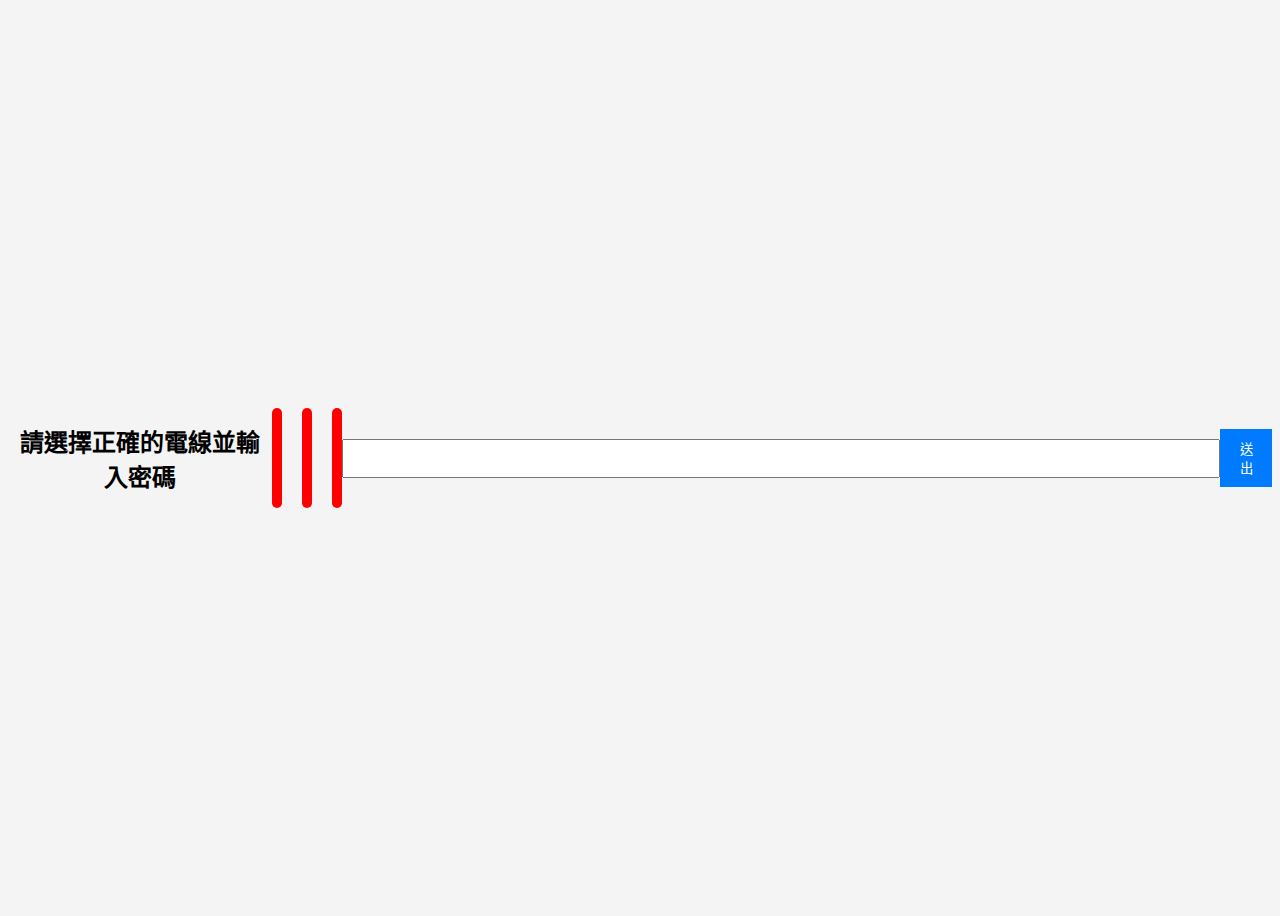
==== page2.html @ 7c5773ce "Update page2.html" ====
<!DOCTYPE html>
<html lang="zh-TW">
<head>
    <meta charset="UTF-8">
    <meta name="viewport" content="width=device-width, initial-scale=1.0">
    <title>第二頁</title>
    <link rel="stylesheet" href="style.css">
</head>
<body>
    <h2>請選擇正確的電線並輸入密碼</h2>
        <div class="wire-container">
            <div class="wire" onclick="selectWire(1)" id="wire1"></div>
            <div class="wire" onclick="selectWire(2)" id="wire2"></div>
            <div class="wire" onclick="selectWire(3)" id="wire3"></div>
        </div>
        <input type="text" id="password2">
        <button onclick="checkWireAndPassword()">送出</button>
    </div>

    <!--<script>
        function nextPage() {
            window.location.href = "page3.html";
        }
    </script>-->
</body>
</html>
---- style.css ----
body {
    font-family: Arial, sans-serif;
    display: flex;
    justify-content: center;
    align-items: center;
    height: 100vh;
    background-color: #f4f4f4;
}

.image-container img {
    width: 100%;  /* 讓圖片填滿容器 */
    height: auto; /* 保持原比例 */
    max-height: 80vh; /* 限制最大高度，確保不超出視窗 */
    display: block;
    margin: 0 auto;
}

.input-container {
    margin-top: 30px; /* 增加與圖片的距離 */
    text-align: center; /* 置中對齊 */
}

.container {
    text-align: center;
    background: white;
    padding: 20px;
    border-radius: 10px;
    box-shadow: 0 0 10px rgba(0, 0, 0, 0.1);
}

input {
    padding: 10px;
    margin: 10px 0;
    width: 80%;
}

button {
    padding: 10px 15px;
    background-color: #007BFF;
    color: white;
    border: none;
    cursor: pointer;
}
textarea {
    width: 80%;
    height: 100px;
    padding: 10px;
    font-size: 16px;
    resize: none; /* 禁止縮放 */
    margin-bottom: 10px;
}

button:hover {
    background-color: #0056b3;
}

body {
    text-align: center;
    font-family: Arial, sans-serif;
}

.wire-container {
    display: flex;
    justify-content: center;
    gap: 20px;
    margin: 20px 0;
}

.wire {
    width: 10px;
    height: 100px;
    background: red;
    cursor: pointer;
    border-radius: 5px;
    transition: 0.3s;
}

.wire:hover {
    background: darkred;
}

.selected {
    background: blue !important;  /* 被選中的電線變藍色 */
}
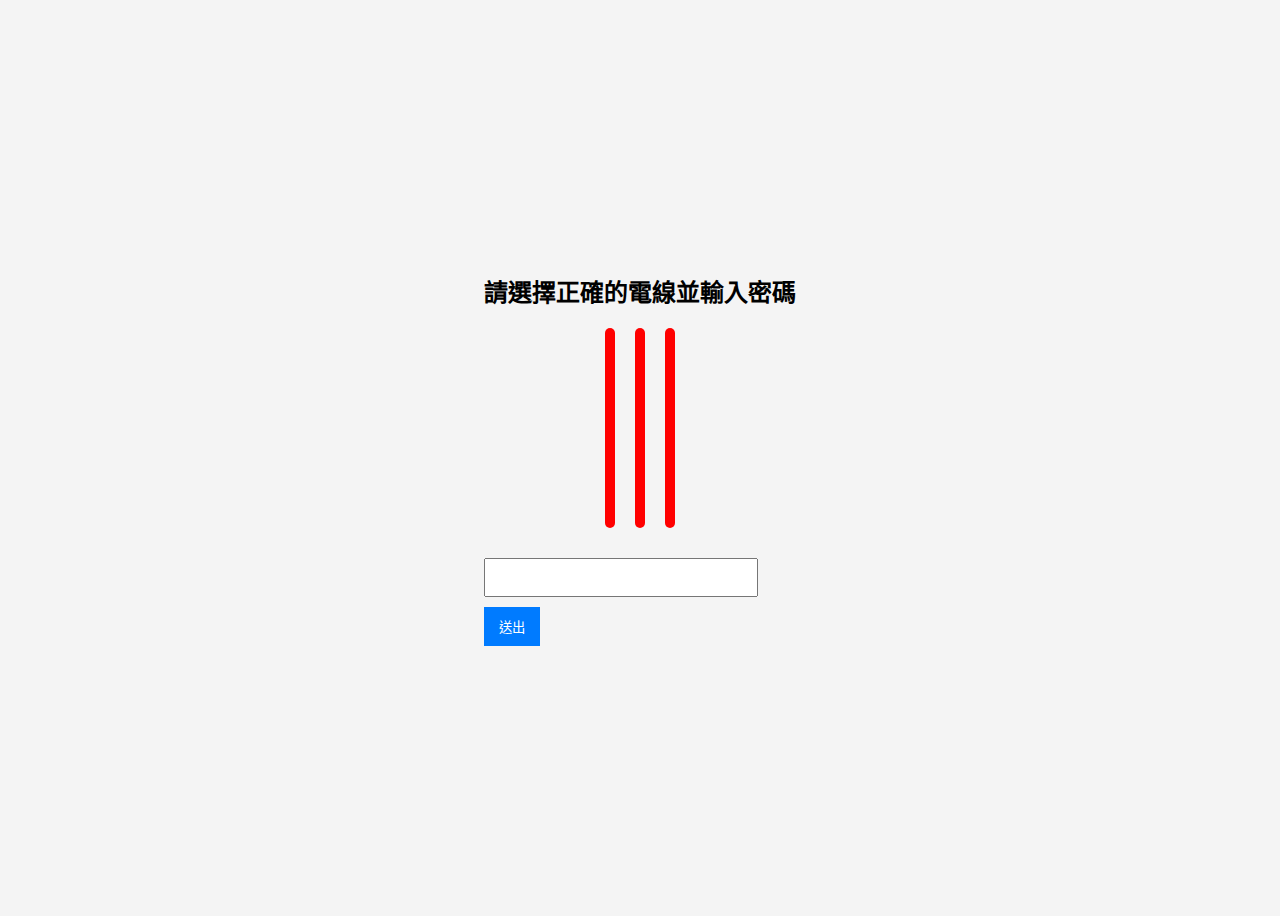
==== commit 2249c4fc: "Update page2.html" ====
--- a/page2.html
+++ b/page2.html
@@ -7,7 +7,8 @@
     <link rel="stylesheet" href="style.css">
 </head>
 <body>
-    <h2>請選擇正確的電線並輸入密碼</h2>
+    <div >
+        <h2>請選擇正確的電線並輸入密碼</h2>
         <div class="wire-container">
             <div class="wire" onclick="selectWire(1)" id="wire1"></div>
             <div class="wire" onclick="selectWire(2)" id="wire2"></div>
@@ -15,6 +16,7 @@
         </div>
         <input type="text" id="password2">
         <button onclick="checkWireAndPassword()">送出</button>
+        <p id="message2"></p>
     </div>
 
     <!--<script>
--- a/style.css
+++ b/style.css
@@ -54,11 +54,6 @@
     background-color: #0056b3;
 }
 
-body {
-    text-align: center;
-    font-family: Arial, sans-serif;
-}
-
 .wire-container {
     display: flex;
     justify-content: center;
@@ -68,7 +63,7 @@
 
 .wire {
     width: 10px;
-    height: 100px;
+    height: 200px;
     background: red;
     cursor: pointer;
     border-radius: 5px;
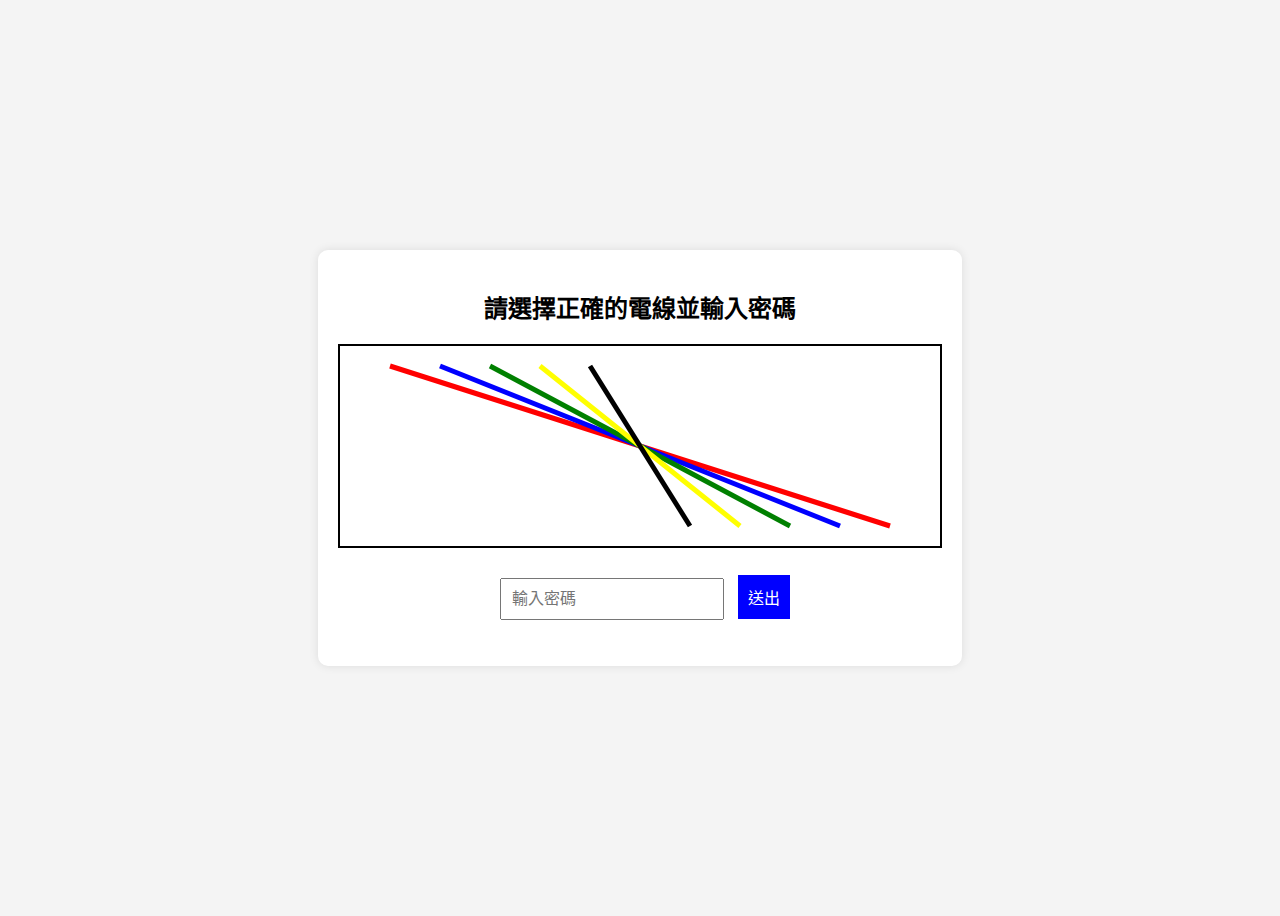
==== commit 2e15efa0: "Update page2.html" ====
--- a/page2.html
+++ b/page2.html
@@ -3,26 +3,23 @@
 <head>
     <meta charset="UTF-8">
     <meta name="viewport" content="width=device-width, initial-scale=1.0">
-    <title>第二頁</title>
+    <title>剪電線遊戲</title>
     <link rel="stylesheet" href="style.css">
 </head>
 <body>
-    <div >
+
+    <div class="container">
         <h2>請選擇正確的電線並輸入密碼</h2>
+        
         <div class="wire-container">
-            <div class="wire" onclick="selectWire(1)" id="wire1"></div>
-            <div class="wire" onclick="selectWire(2)" id="wire2"></div>
-            <div class="wire" onclick="selectWire(3)" id="wire3"></div>
+            <canvas id="wireCanvas"></canvas>
         </div>
-        <input type="text" id="password2">
+
+        <input type="text" id="password" placeholder="輸入密碼">
         <button onclick="checkWireAndPassword()">送出</button>
-        <p id="message2"></p>
+        <p id="message"></p>
     </div>
 
-    <!--<script>
-        function nextPage() {
-            window.location.href = "page3.html";
-        }
-    </script>-->
+    <script src="script.js"></script>
 </body>
 </html>
--- a/style.css
+++ b/style.css
@@ -49,31 +49,36 @@
     resize: none; /* 禁止縮放 */
     margin-bottom: 10px;
 }
+.wire-container {
+    position: relative;
+    width: 600px;
+    height: 200px;
+    margin: 20px 0;
+    background-color: white;
+    border: 2px solid black;
+}
+
+canvas {
+    width: 100%;
+    height: 100%;
+}
+
+input {
+    padding: 10px;
+    font-size: 16px;
+    margin: 10px;
+    width: 200px;
+}
+
+button {
+    padding: 10px;
+    font-size: 16px;
+    background-color: blue;
+    color: white;
+    border: none;
+    cursor: pointer;
+}
 
 button:hover {
-    background-color: #0056b3;
+    background-color: darkblue;
 }
-
-.wire-container {
-    display: flex;
-    justify-content: center;
-    gap: 20px;
-    margin: 20px 0;
-}
-
-.wire {
-    width: 10px;
-    height: 200px;
-    background: red;
-    cursor: pointer;
-    border-radius: 5px;
-    transition: 0.3s;
-}
-
-.wire:hover {
-    background: darkred;
-}
-
-.selected {
-    background: blue !important;  /* 被選中的電線變藍色 */
-}
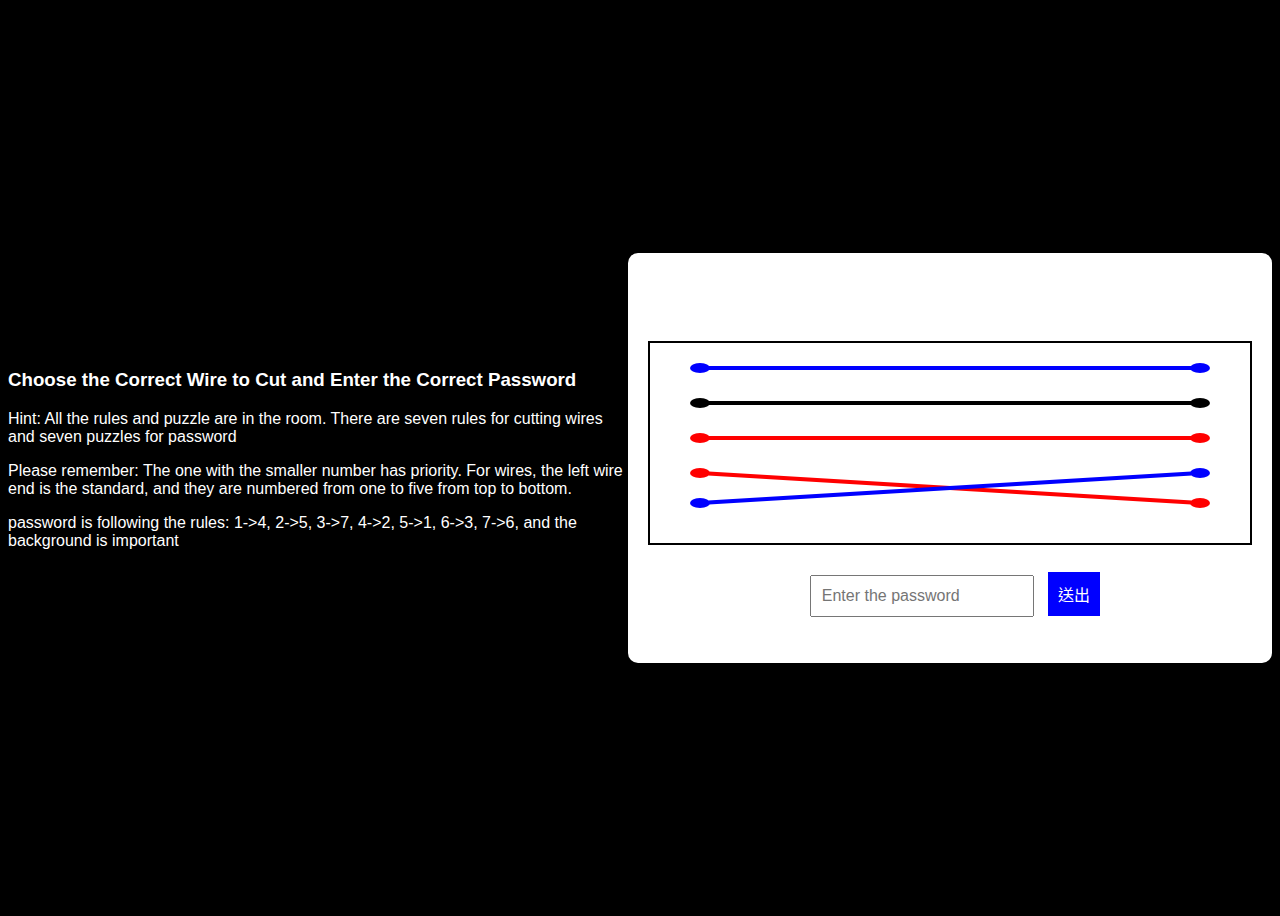
==== commit 67ad114d: "Update page2.html" ====
--- a/page2.html
+++ b/page2.html
@@ -6,16 +6,21 @@
     <title>剪電線遊戲</title>
     <link rel="stylesheet" href="style.css">
 </head>
-<body>
-
+<body style="background-color: black; display: flex; justify-content: center; align-items: center; height: 100vh; color: white;">
+    <div>
+        <h3>Choose the Correct Wire to Cut and Enter the Correct Password</h3>
+        <p>Hint: All the rules and puzzle are in the room. There are seven rules for cutting wires and seven puzzles for password</p>
+        <p>Please remember: The one with the smaller number has priority. For wires, the left wire end is the standard, and they are numbered from one to five from top to bottom.</p>
+        <p>password is following the rules: 1->4, 2->5, 3->7, 4->2, 5->1, 6->3, 7->6, and the background is important</p> 
+    </div>
     <div class="container">
-        <h2>請選擇正確的電線並輸入密碼</h2>
+        <h2>The wire you choose will become green</h2>
         
         <div class="wire-container">
             <canvas id="wireCanvas"></canvas>
         </div>
 
-        <input type="text" id="password" placeholder="輸入密碼">
+        <input type="text" id="password" placeholder="Enter the password">
         <button onclick="checkWireAndPassword()">送出</button>
         <p id="message"></p>
     </div>
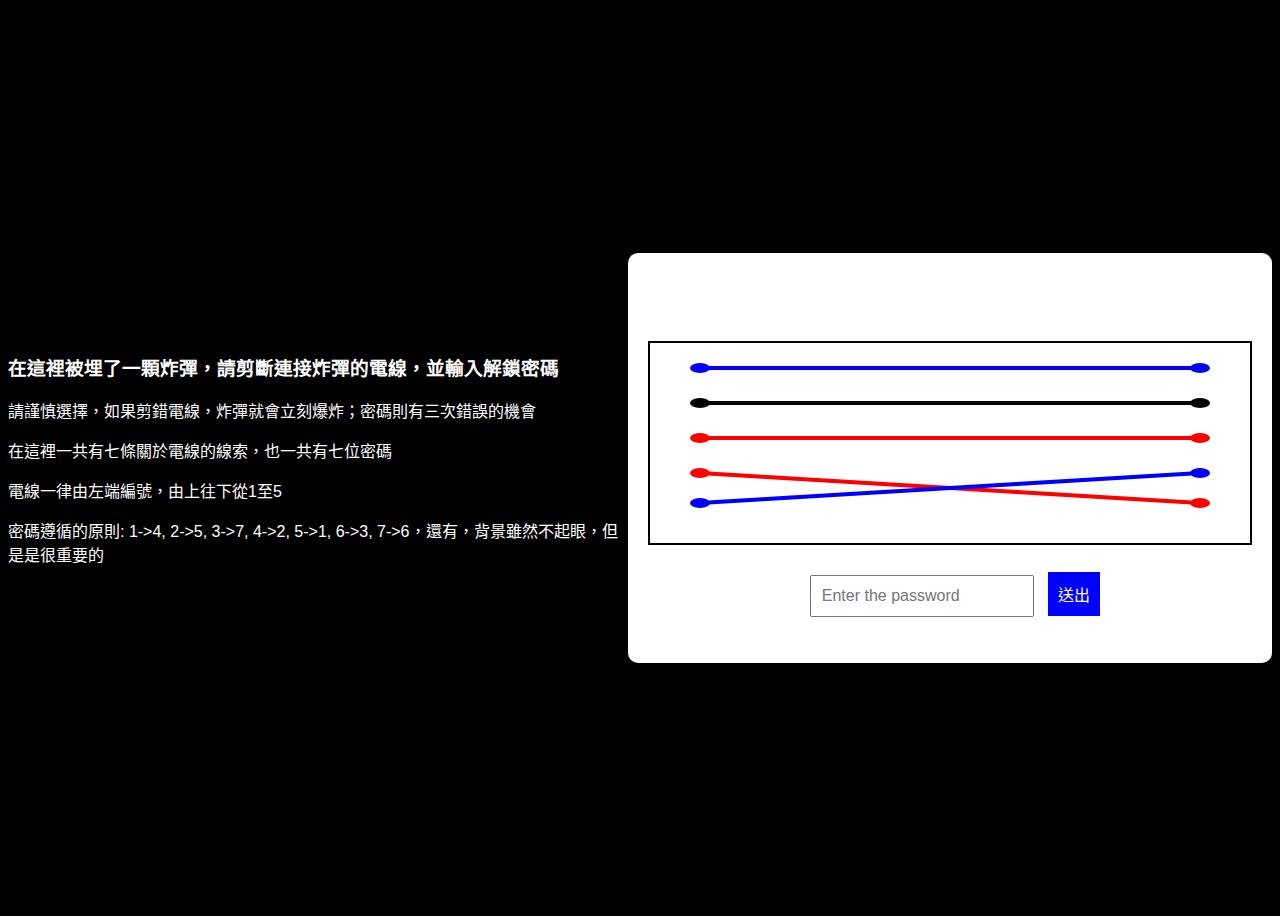
==== commit 21d0e7dd: "Update page2.html" ====
--- a/page2.html
+++ b/page2.html
@@ -6,12 +6,13 @@
     <title>剪電線遊戲</title>
     <link rel="stylesheet" href="style.css">
 </head>
-<body style="background-color: black; display: flex; justify-content: center; align-items: center; height: 100vh; color: white;">
+<body style="background-color: black; display: flex; justify-content: center; height: 100vh; color: white;">
     <div>
-        <h3>Choose the Correct Wire to Cut and Enter the Correct Password</h3>
-        <p>Hint: All the rules and puzzle are in the room. There are seven rules for cutting wires and seven puzzles for password</p>
-        <p>Please remember: The one with the smaller number has priority. For wires, the left wire end is the standard, and they are numbered from one to five from top to bottom.</p>
-        <p>password is following the rules: 1->4, 2->5, 3->7, 4->2, 5->1, 6->3, 7->6, and the background is important</p> 
+        <h3>在這裡被埋了一顆炸彈，請剪斷連接炸彈的電線，並輸入解鎖密碼</h3>
+        <p>請謹慎選擇，如果剪錯電線，炸彈就會立刻爆炸；密碼則有三次錯誤的機會</p>
+        <p>在這裡一共有七條關於電線的線索，也一共有七位密碼</p>
+        <p>電線一律由左端編號，由上往下從1至5</p>
+        <p>密碼遵循的原則: 1->4, 2->5, 3->7, 4->2, 5->1, 6->3, 7->6，還有，背景雖然不起眼，但是是很重要的</p> 
     </div>
     <div class="container">
         <h2>The wire you choose will become green</h2>
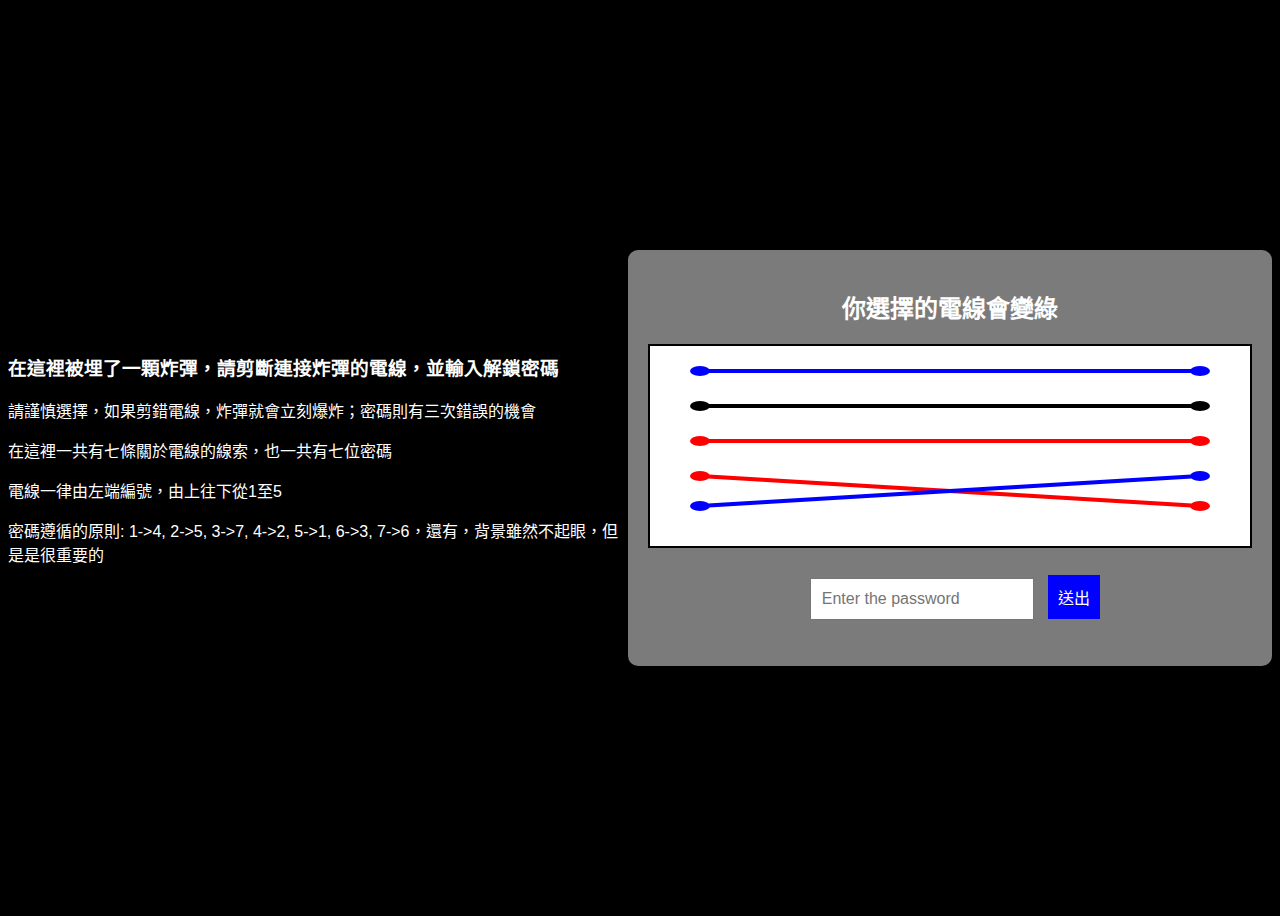
==== commit 879be755: "Update page2.html" ====
--- a/page2.html
+++ b/page2.html
@@ -14,8 +14,8 @@
         <p>電線一律由左端編號，由上往下從1至5</p>
         <p>密碼遵循的原則: 1->4, 2->5, 3->7, 4->2, 5->1, 6->3, 7->6，還有，背景雖然不起眼，但是是很重要的</p> 
     </div>
-    <div class="container">
-        <h2>The wire you choose will become green</h2>
+    <div style="background-color: #7B7B7B;text-align: center;padding: 20px;border-radius: 10px;box-shadow: 0 0 10px rgba(0, 0, 0, 0.1);">
+        <h2>你選擇的電線會變綠</h2>
         
         <div class="wire-container">
             <canvas id="wireCanvas"></canvas>
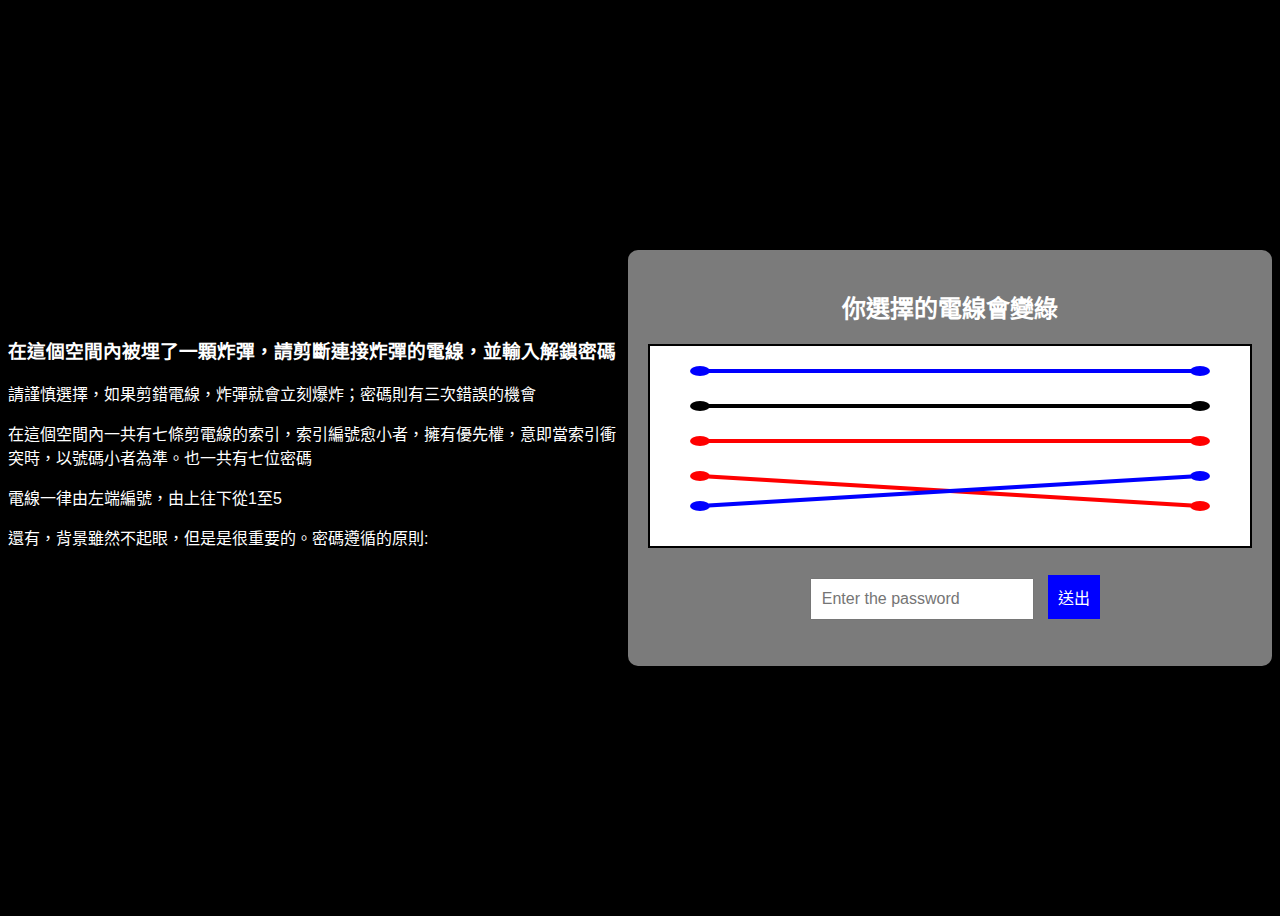
==== commit be484108: "Update page2.html" ====
--- a/page2.html
+++ b/page2.html
@@ -8,11 +8,12 @@
 </head>
 <body style="background-color: black; display: flex; justify-content: center; height: 100vh; color: white;">
     <div>
-        <h3>在這裡被埋了一顆炸彈，請剪斷連接炸彈的電線，並輸入解鎖密碼</h3>
+        <h3>在這個空間內被埋了一顆炸彈，請剪斷連接炸彈的電線，並輸入解鎖密碼</h3>
         <p>請謹慎選擇，如果剪錯電線，炸彈就會立刻爆炸；密碼則有三次錯誤的機會</p>
-        <p>在這裡一共有七條關於電線的線索，也一共有七位密碼</p>
+        <p>在這個空間內一共有七條剪電線的索引，索引編號愈小者，擁有優先權，意即當索引衝突時，以號碼小者為準。也一共有七位密碼</p>
         <p>電線一律由左端編號，由上往下從1至5</p>
-        <p>密碼遵循的原則: 1->4, 2->5, 3->7, 4->2, 5->1, 6->3, 7->6，還有，背景雖然不起眼，但是是很重要的</p> 
+        <p>還有，背景雖然不起眼，但是是很重要的。密碼遵循的原則: </p> 
+        <p style="color:black;" >1->4, 2->5, 3->7, 4->2, 5->1, 6->3, 7->6</p>
     </div>
     <div style="background-color: #7B7B7B;text-align: center;padding: 20px;border-radius: 10px;box-shadow: 0 0 10px rgba(0, 0, 0, 0.1);">
         <h2>你選擇的電線會變綠</h2>
